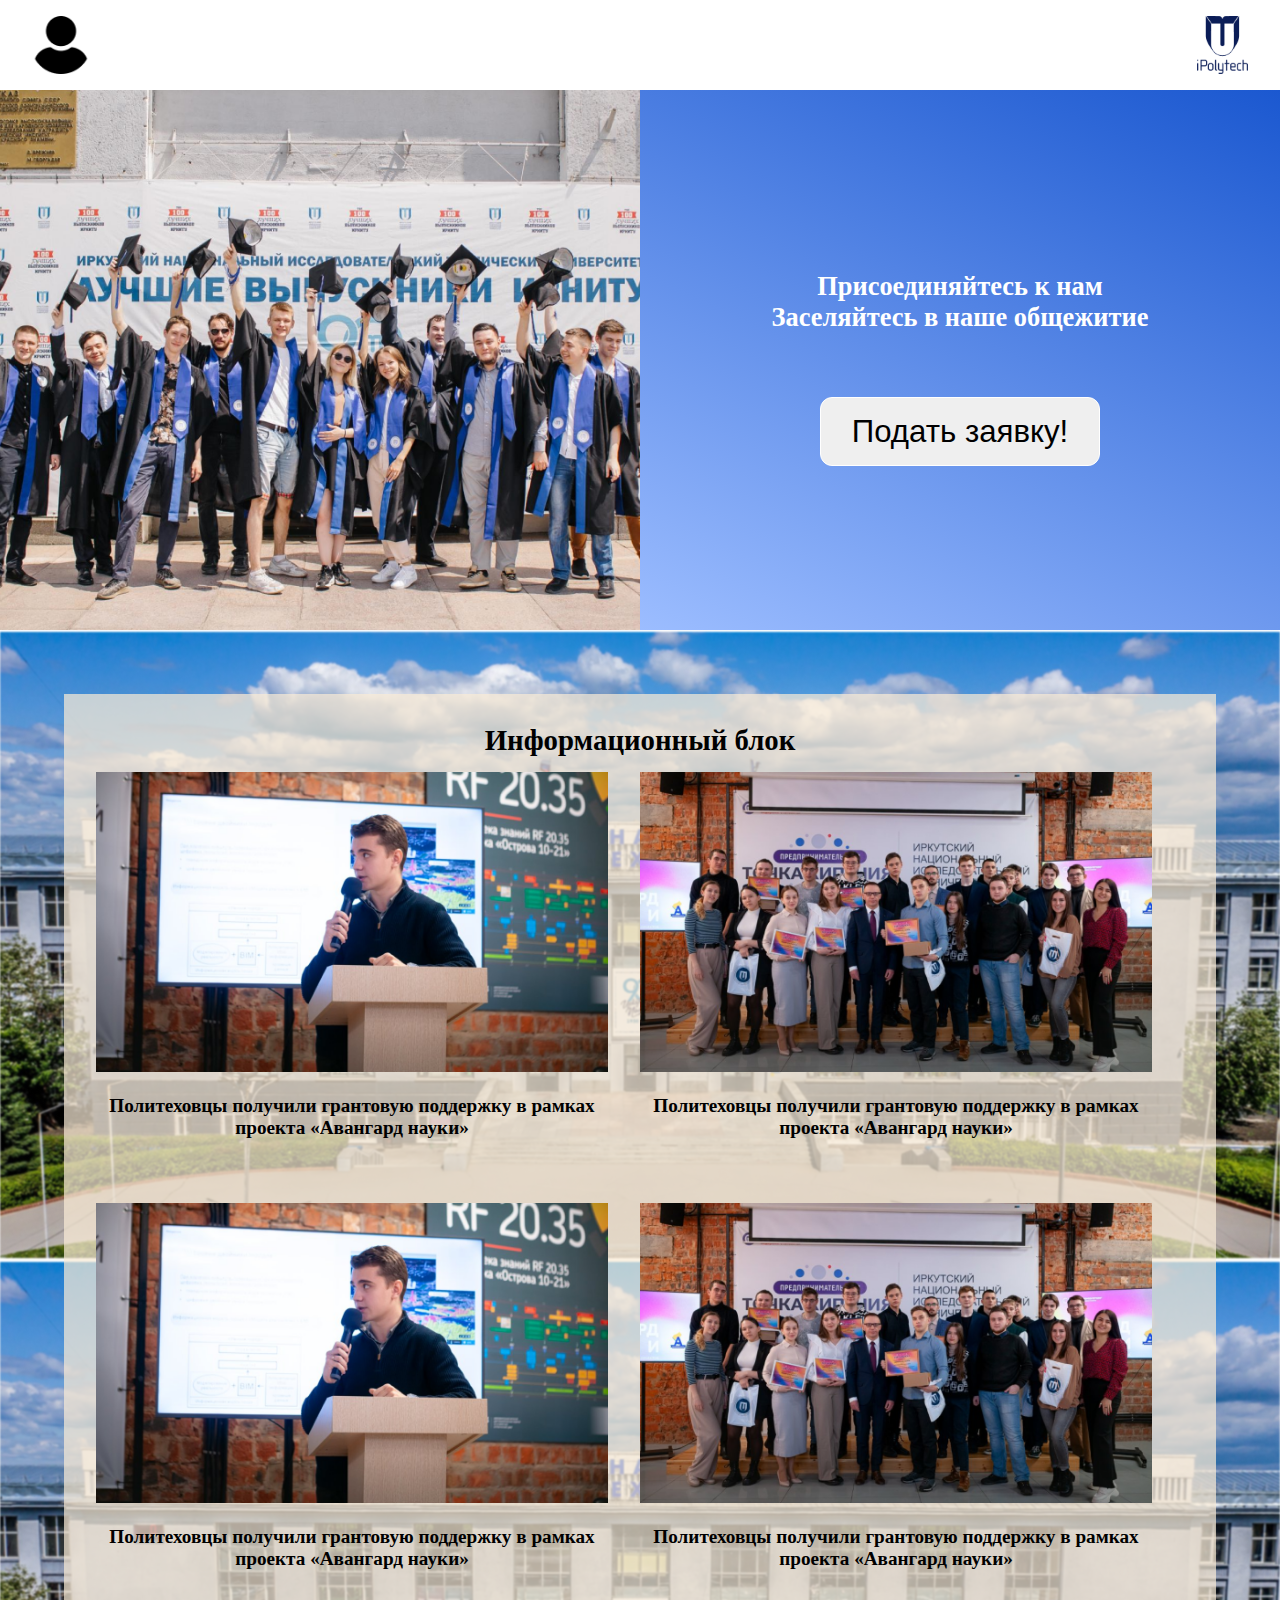
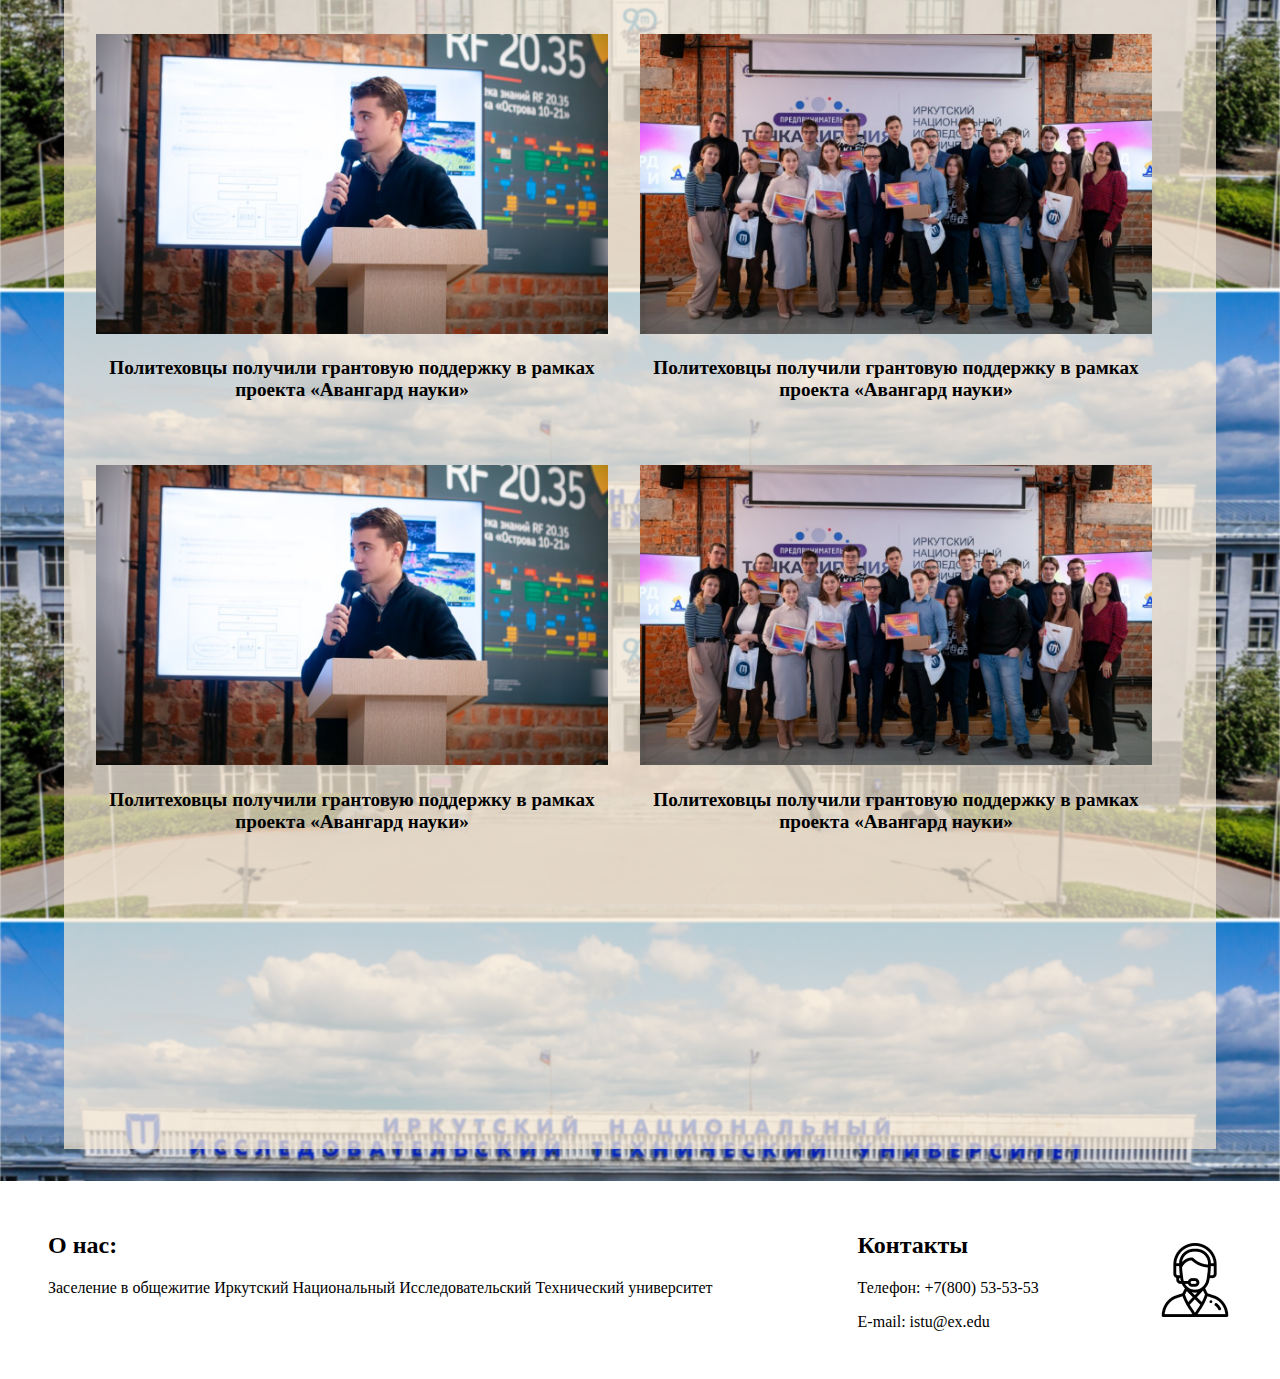
==== dormitory/index.html @ 2bdb277c "Add files via upload" ====
<!DOCTYPE html>
<html lang="en">

<head>
    <meta charset="UTF-8">
    <meta name="viewport" content="width=device-width, initial-scale=1.0">
    <title>Document</title>
    <script src="https://ajax.googleapis.com/ajax/libs/jquery/3.7.1/jquery.min.js"></script>
    <script src="script.js"></script>
</head>

<body>
    <header>
        <div class="profile"><img src="user.png" alt=""></div>
        <div class="istu-logo"><img src="logo1.png" alt=""></div>
    </header>
    <div class="banner">
        <img src="1.png" alt="">
        <div class="banner-content">
            <h1>Присоединяйтесь к нам<br>
                Заселяйтесь в наше общежитие</h1>
            <button class="form-on">Подать заявку!</button>
        </div>
    </div>
    <main>
        <h2>Информационный блок</h2>
        <div class="news-wrapper">
            <div class="news">
                <img src="3.png" alt="">
                <p>Политеховцы получили грантовую поддержку
                    в рамках проекта «Авангард науки»</p>
            </div>
            <div class="news">
                <img src="4.png" alt="">
                <p>Политеховцы получили грантовую поддержку
                    в рамках проекта «Авангард науки»</p>
            </div>
            <div class="news">
                <img src="3.png" alt="">
                <p>Политеховцы получили грантовую поддержку
                    в рамках проекта «Авангард науки»</p>
            </div>
            <div class="news">
                <img src="4.png" alt="">
                <p>Политеховцы получили грантовую поддержку
                    в рамках проекта «Авангард науки»</p>
            </div>
            <div class="news">
                <img src="3.png" alt="">
                <p>Политеховцы получили грантовую поддержку
                    в рамках проекта «Авангард науки»</p>
            </div>
            <div class="news">
                <img src="4.png" alt="">
                <p>Политеховцы получили грантовую поддержку
                    в рамках проекта «Авангард науки»</p>
            </div>
            <div class="news">
                <img src="3.png" alt="">
                <p>Политеховцы получили грантовую поддержку
                    в рамках проекта «Авангард науки»</p>
            </div>
            <div class="news">
                <img src="4.png" alt="">
                <p>Политеховцы получили грантовую поддержку
                    в рамках проекта «Авангард науки»</p>
            </div>
            <div class="news-empty"></div>
        </div>
        <div class="map-wrapper" id="map">

        </div>
    </main>
    <footer>
        <div class="left">
            <h2>О нас:</h2>
            <p>Заселение в общежитие Иркутский Национальный Исследовательский Технический университет</p>
        </div>
        <div class="center-right">
            <h2>Контакты</h2>
            <p>Телефон: +7(800) 53-53-53</p>
            <p>E-mail: istu@ex.edu</p>
        </div>
        <div class="right">
            <img class="chat-on" src="support.png" alt="">
        </div>
    </footer>
    <div class="modal-outer none form">
        <div class="modal-inner">
            <div class="modal-header">
                <div class="form-close">
                    <svg xmlns="http://www.w3.org/2000/svg" fill="currentColor" viewBox="0 0 16 16" style="height: 90%">
                      <path d="M2.146 2.854a.5.5 0 1 1 .708-.708L8 7.293l5.146-5.147a.5.5 0 0 1 .708.708L8.707 8l5.147 5.146a.5.5 0 0 1-.708.708L8 8.707l-5.146 5.147a.5.5 0 0 1-.708-.708L7.293 8z"/>
                    </svg>
                </div>
            </div>
            <div class="modal-content">
                <div class="line"></div>
                <form action="">
                    <h3>Личные данные</h3>
                    <input type="text" placeholder="Номер снилса">
                    <div class="line"></div>
                    <h3>Паспортные данные</h3>
                    <div class="input-row">
                        <input type="text" placeholder="Фамилия">
                        <input type="text" placeholder="Имя">
                        <input type="text" placeholder="Отчество">
                    </div>
                    <input type="text" placeholder="Дата рождения">
                    <input type="text" placeholder="Кем выдан паспорт">
                    <div class="input-row">
                        <input type="text" placeholder="Серия паспорта">
                        <input type="text" placeholder="Номер паспорта">
                    </div>
                    <div class="input-row">
                        <input type="text" placeholder="Дата выдачи">
                        <input type="text" placeholder="Код подразделения">
                    </div>
                </form>
            </div>
        </div>
    </div>
    <div class="modal-outer none chat">
        <div class="modal-inner">
            <div class="modal-header">
                <div class="chat-close">
                    <svg xmlns="http://www.w3.org/2000/svg" fill="currentColor" viewBox="0 0 16 16" style="height: 90%">
                      <path d="M2.146 2.854a.5.5 0 1 1 .708-.708L8 7.293l5.146-5.147a.5.5 0 0 1 .708.708L8.707 8l5.147 5.146a.5.5 0 0 1-.708.708L8 8.707l-5.146 5.147a.5.5 0 0 1-.708-.708L7.293 8z"/>
                    </svg>
                </div>
            </div>
            <div class="modal-content">
            <div class="chat-body">
                <div class="sms">
                    <img src="support.png">
                    Здравствуйте, какой вопрос вас интересует?
                </div>
            </div>
            <div class="chat-input">
                <textarea autocomplete="off" placeholder="Опишите свой вопрос"></textarea>
            </div>
            </div>
        </div>
    </div>
</body>
<style>
    body {
        margin: 0;
        padding: 0;
        --padding-x: 4em;
        --padding-y: 2em;
        background-image: url(2.png);
        background-repeat: repeat-y;
        background-size: 100% auto;
    }

    body.fixed {
        margin: 0;
        height: 100%;
        overflow: hidden;
    }

    *,
    *::before,
    *::after {
        box-sizing: border-box;
    }

    .none {
        display: none !important;
    }

    header {
        display: flex;
        gap: 1em;
        flex-wrap: nowrap;
        background-color: white;
        padding: calc(var(--padding-y) / 2) calc(var(--padding-x) / 2);
        max-height: 90px;
    }

    header .profile {
        display: flex;
        flex-grow: 1;
        align-items: center;
    }

    header .istu-logo {
        display: flex;
        flex-grow: 1;
        justify-content: flex-end;
        align-items: center;
    }

    header img {
        max-height: 100%;
        object-fit: contain;
    }

    .banner {
        display: flex;
        flex-wrap: wrap;
        height: 60vh;
        width: 100%;
        margin-bottom: calc(var(--padding-y) * 2);
    }

    .banner>* {
        width: 50%;
        height: 100%;
        min-width: 400px;
    }

    .banner img {
        object-fit: cover;
    }

    .banner .banner-content {
        height: 100%;
        color: white;
        font-size: clamp(.8em, 2vw, 1.5em);
        background: linear-gradient(25deg, rgb(156 189 255), rgb(27, 88, 208));
        padding: calc(var(--padding-x) / 2);
        display: flex;
        gap: 1em;
        flex-direction: column;
        justify-content: center;
        align-items: center;
    }

    .banner .banner-content h1 {
        font-size: 1.1em;
        text-align: center;
        margin-bottom: 1.5em;
    }

    .banner .banner-content button {
        font-size: 1.3em;
        padding: .5em 1em;
        border: 1px solid white;
        border-radius: 12px;
    }

    main {
        background-color: rgba(250, 235, 215, 0.715);
        margin: var(--padding-y) var(--padding-x);
        padding: calc(var(--padding-y) / 2) calc(var(--padding-x) / 2);
        color: black;
    }

    main>h2 {
        font-size: clamp(1.2em, 3vw, 1.8em);
        margin: 0.5em 0;
        text-align: center;
    }

    .news-wrapper {
        display: flex;
        flex-wrap: wrap;
        align-items: center;
        gap: 4em 2em;
    }

    .news-wrapper .news {
        flex-grow: 1;
        max-width: calc(50% - 2em);
        min-width: 325px;
    }

    .news-wrapper .news img {
        width: 100%;
        max-height: 300px;
        object-fit: cover;
    }

    .news-wrapper .news p {
        font-size: 1.2em;
        font-weight: bold;
        margin: 0;
        margin-top: 1em;
        text-align: center;
    }

    .map-wrapper {
        width: 100%;
        height: 300px;
    }

    footer {
        display: flex;
        gap: 2.5em;
        background-color: white;
        padding: 2em 3em;
        flex-wrap: wrap;
    }

    footer .left {
        flex-grow: 4;
        max-width: 65%;
    }

    footer .center-right {
        flex-grow: 1;
    }

    footer .right {
        flex-grow: 1;
        display: flex;
        justify-content: right;
        align-items: center;
    }

    footer h3 {
        font-size: 1.2em;
        font-weight: bold;
    }

    .modal-outer {
        position: fixed;
        inset: 0;
        background-color: rgba(0, 0, 0, 0.299);
        display: flex;
        justify-content: center;
        align-items: center;
    }

    .modal-inner {
        width: 60%;
        /* height: 80%; */
        background: linear-gradient(25deg, rgb(156 189 255), rgb(27, 88, 208));
        border: 1px solid black;
        border-radius: 50px;
        padding: var(--padding-y) var(--padding-x);
        color: black;
    }
    .chat .modal-inner {
        padding: 0;
    }

    .modal-header {
        height: 50px;
        width: 100%;
        padding: 10px;
    }

    .line {
        width: 100%;
        height: 3px;
        background-color: black;
        border-radius: 5px;
    }

     form {
        padding: 0;
        margin: 0;
    }

    .form .modal-inner h3 {
        font-size: 1.1em;
    }

    .form .modal-inner input {
        background-color: white;
        color: black;
        border: 1px solid black;
        border-radius: 10px;
        font-size: 1em;
        padding: .5em 1em;
        width: 100%;
        margin-bottom: 1.2em;
    }

    .form .modal-inner .input-row {
        display: flex;
        gap: 1.6em;
    }

    .form .modal-inner .input-row>* {
        flex-grow: 1;
        min-width: 90px;
        flex-wrap: wrap;
    }

    .form .modal-inner label {
        color: black;
        margin-left: 1.5em;
    }

    .chat > .modal-inner {
        z-index: 30;
        display: flex;
        flex-direction: column;
        bottom: 35px;
        right: 35px;
        width: 30%;
        height: 50%;
        background-color: var(--bg-color);
        border-radius: var(--border-radius);
        overflow: hidden;
        box-shadow: -4px 4px 8px 3px rgba(34, 60, 80, 0.2);
    }

    .chat-header {
        display: flex;
        align-items: baseline;
        background-color: var(--bg2-color);
        flex-grow: 1;
        justify-content: space-between;
        padding-inline: var(--small-gap);
        padding-top: var(--small-gap);
        color: var(--darker-text-color);
        font-size: 15px;
    }

    .chat-close, .form-close {
        height: 100%;
        max-height: 40px;
        width: auto;
    }

    .chat-body {
        flex-grow: 10;
        padding: var(--small-gap);
    }

    .sms {
        display: flex;
        width: 90%;
        gap: 10px;
        font-size: 14px;
        color: var(--darker-text-color);
        background-color: var(--bg2-color);
        border-radius: var(--border-radius);
        border-radius: 15px;
        padding: 5px;
    }

    .sms img {
        height: 55px;
        width: 55px;
    }

    .chat-input {
        flex-grow: 2;
    }

    .chat-input textarea {
        width: 100%;
        height: 100%;
        padding: 5px;
        color: var(--darker-text-color);
        background: transparent;
        border: 3px solid var(--bg2-color);
        border-radius: var(--border-radius);
        margin: 0;
        resize: none;
    }

    @media (max-width: 874px) {
        .chat-wrapper {
            width: 50%;
            height: 60%;
        }

        .news-wrapper .news {
            width: 100%;
            max-width: 100%;
            min-width: 100%;
        }
    }

    @media (max-width: 800px) {
        .banner > * {
            max-height: 50%;
            width: 100%;
            min-width: unset;
        }
    }

    @media (max-width: 600px) {
        .banner {
            height: 80vw;
        }

        body {
            --padding-x: 2em;
            --padding-y: 1em;
        }

        header {
            max-height: 65px;
        }

        .news-wrapper .news p {
            font-size: 1em;
        }

        .chat-wrapper {
            width: 80%;
            height: 70%;
        }

        .sms {
            font-size: 12px;
        }
    }
</style>

</html>
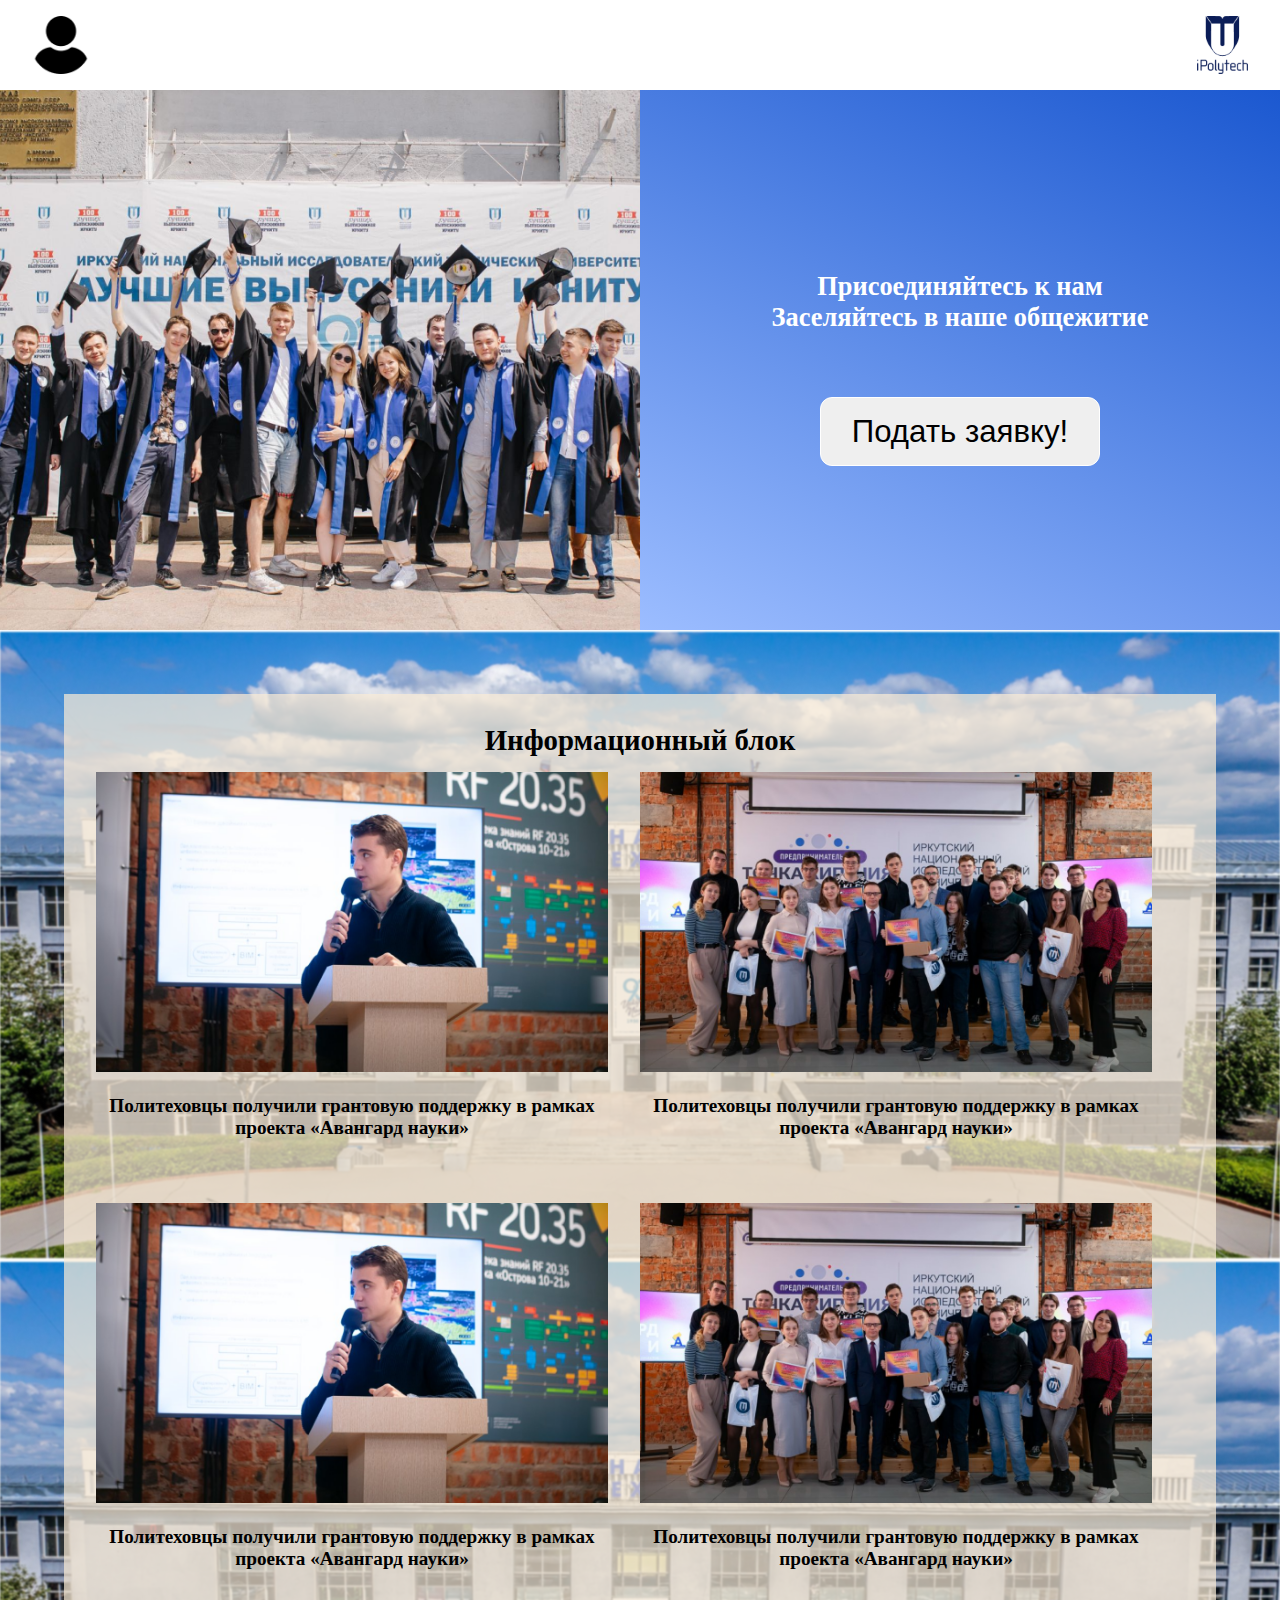
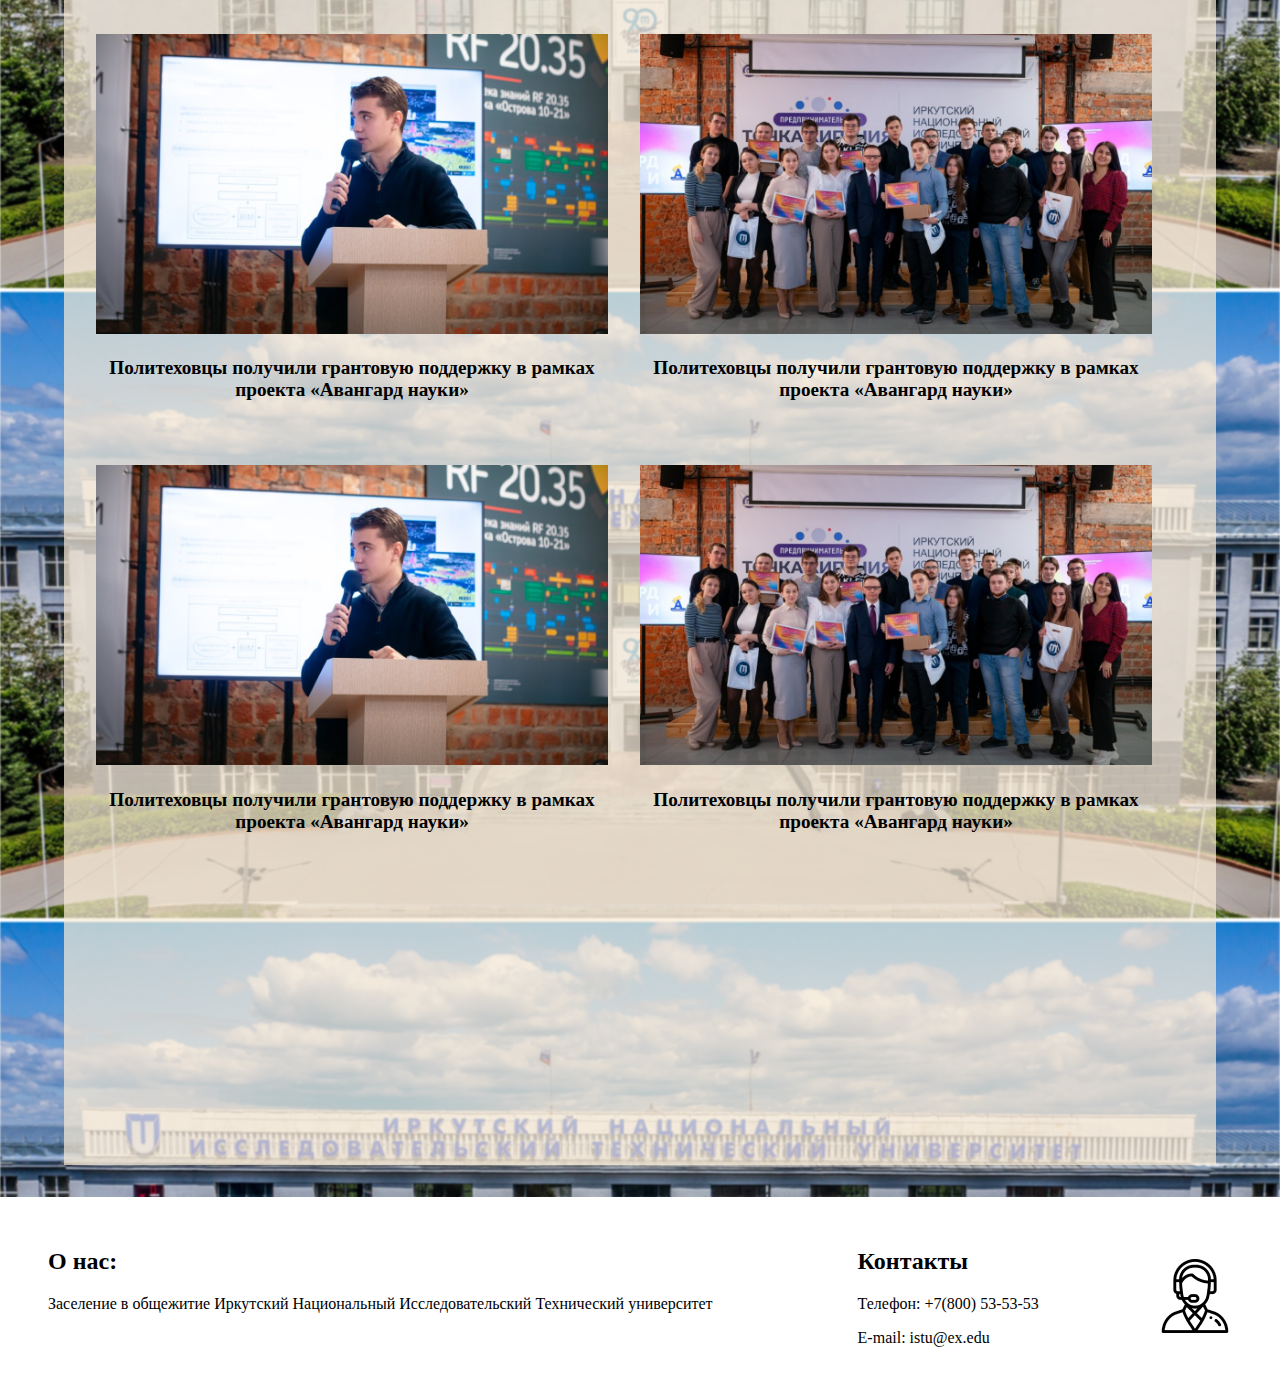
==== commit e91ce358: "Update index.html" ====
--- a/dormitory/index.html
+++ b/dormitory/index.html
@@ -6,7 +6,11 @@
     <meta name="viewport" content="width=device-width, initial-scale=1.0">
     <title>Document</title>
     <script src="https://ajax.googleapis.com/ajax/libs/jquery/3.7.1/jquery.min.js"></script>
+    <script src="https://cdn.jsdelivr.net/npm/bootstrap@5.3.2/dist/js/bootstrap.min.js" integrity="sha384-BBtl+eGJRgqQAUMxJ7pMwbEyER4l1g+O15P+16Ep7Q9Q+zqX6gSbd85u4mG4QzX+" crossorigin="anonymous"></script>
+    <script src="https://api-maps.yandex.ru/v3/?apikey=629b13eb-65da-4bb7-9422-6031163de9ee&lang=ru_RU"></script>
     <script src="script.js"></script>
+    <link rel="stylesheet" href="https://cdn.jsdelivr.net/npm/bootstrap@5.3.2/dist/css/bootstrap.min.css" integrity="sha384-T3c6CoIi6uLrA9TneNEoa7RxnatzjcDSCmG1MXxSR1GAsXEV/Dwwykc2MPK8M2HN" crossorigin="anonymous">
+    <link rel="stylesheet" href="style.css">
 </head>
 
 <body>
@@ -284,6 +288,7 @@
     .map-wrapper {
         width: 100%;
         height: 300px;
+        margin-top: calc(var(--padding-y) / 2);
     }
 
     footer {
@@ -506,4 +511,4 @@
     }
 </style>
 
-</html>+</html>
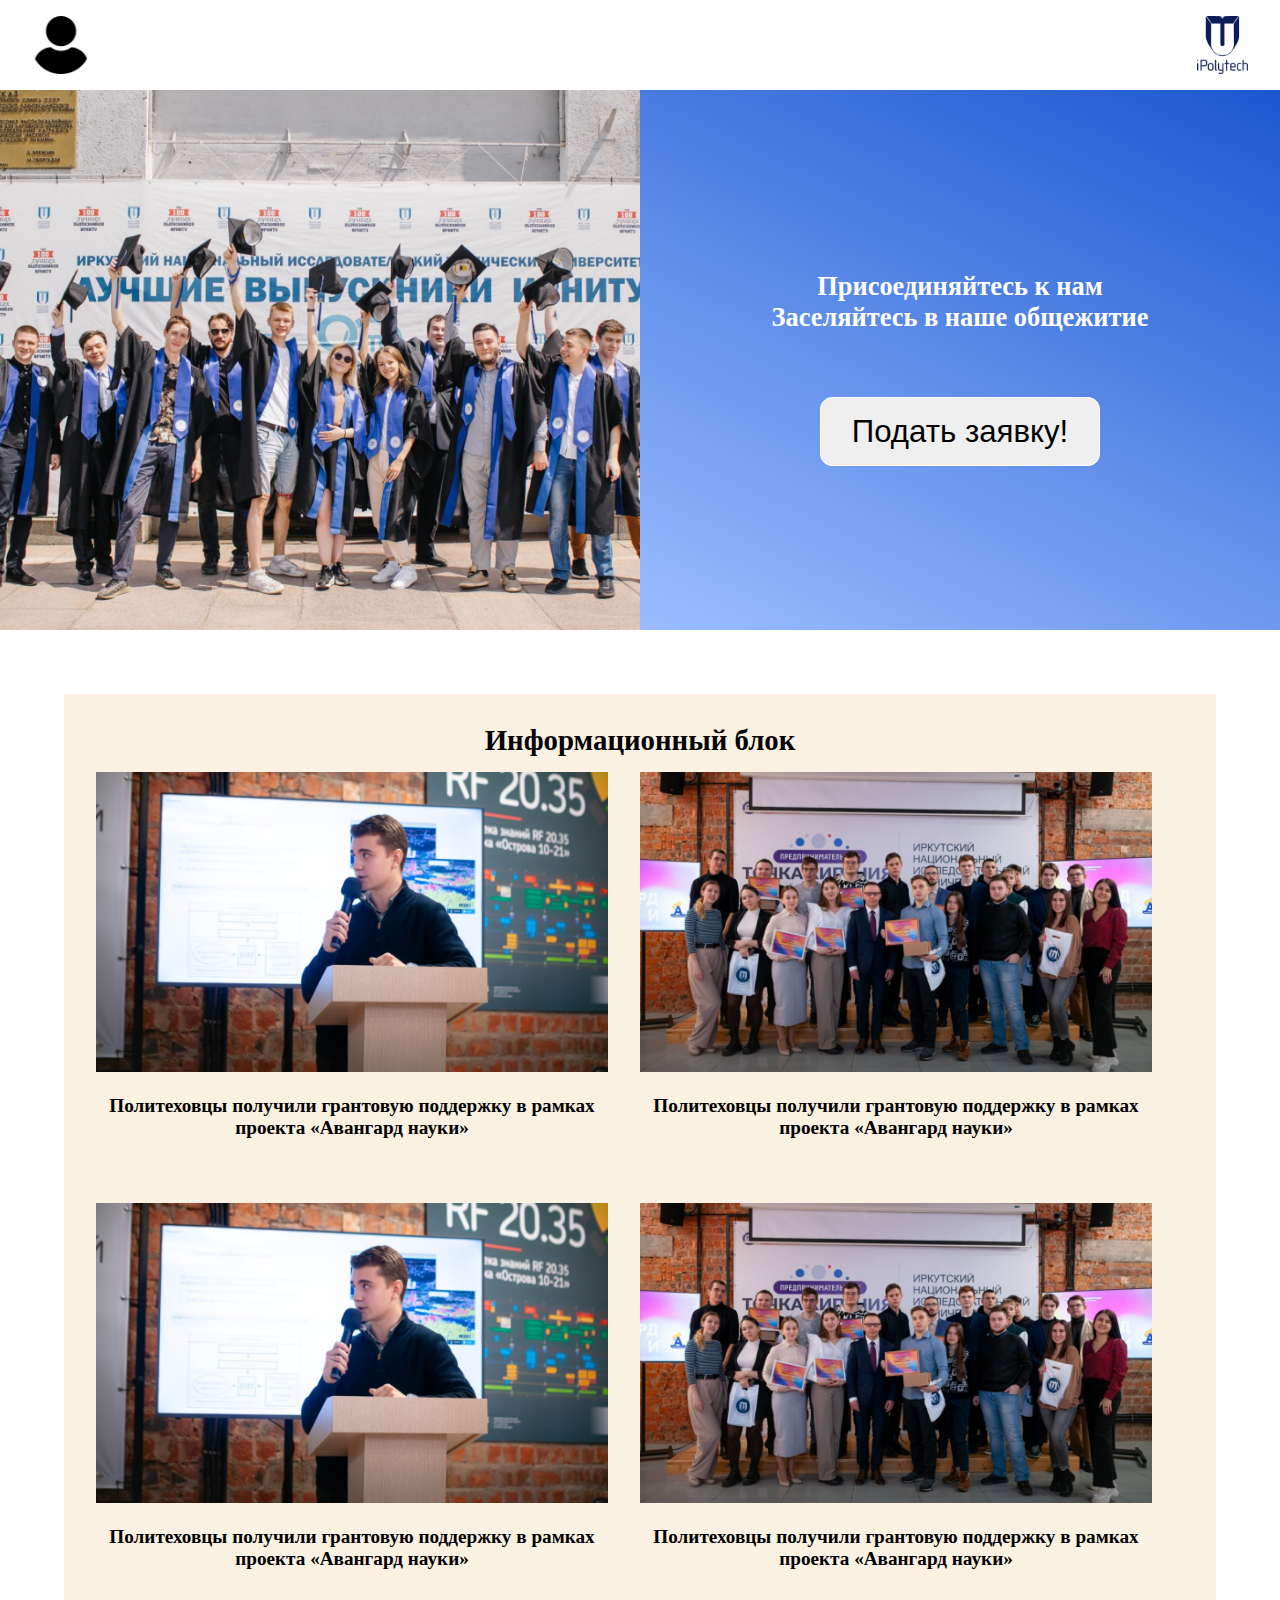
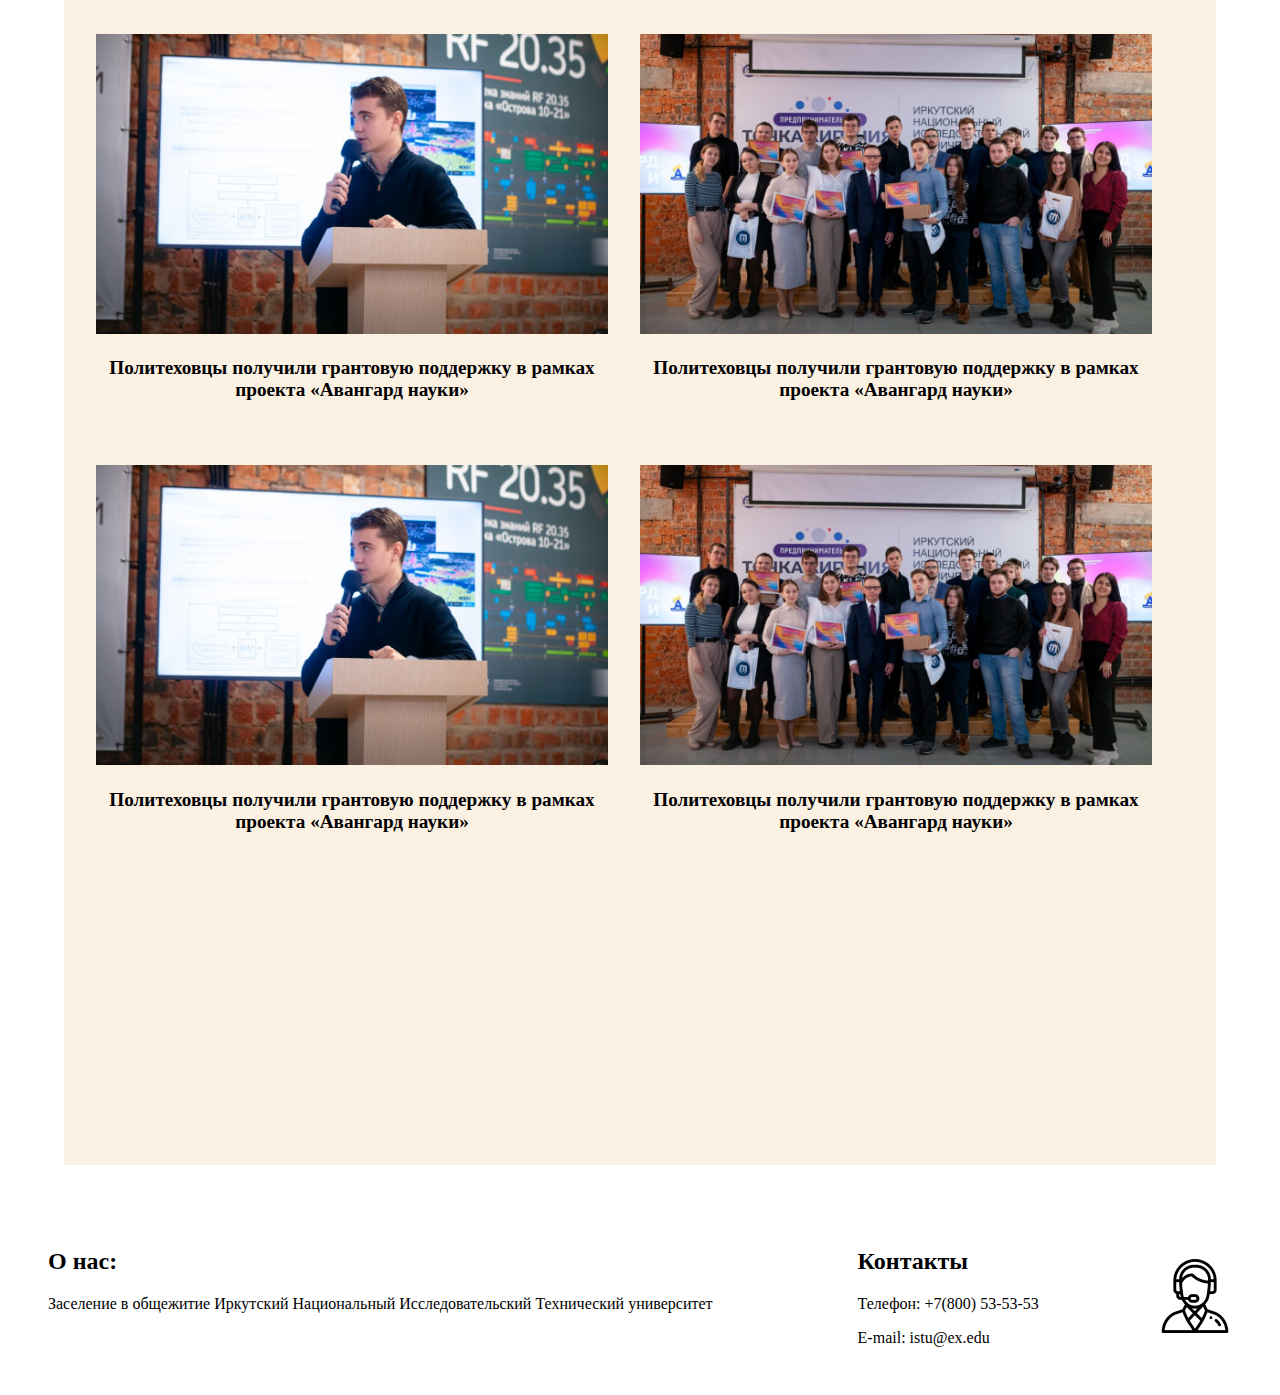
==== commit 91ff1eff: "Update index.html" ====
--- a/dormitory/index.html
+++ b/dormitory/index.html
@@ -154,8 +154,9 @@
         --padding-x: 4em;
         --padding-y: 2em;
         background-image: url(2.png);
-        background-repeat: repeat-y;
+        background-repeat: no-repeat;
         background-size: 100% auto;
+        background-attachment: fixed;
     }
 
     body.fixed {
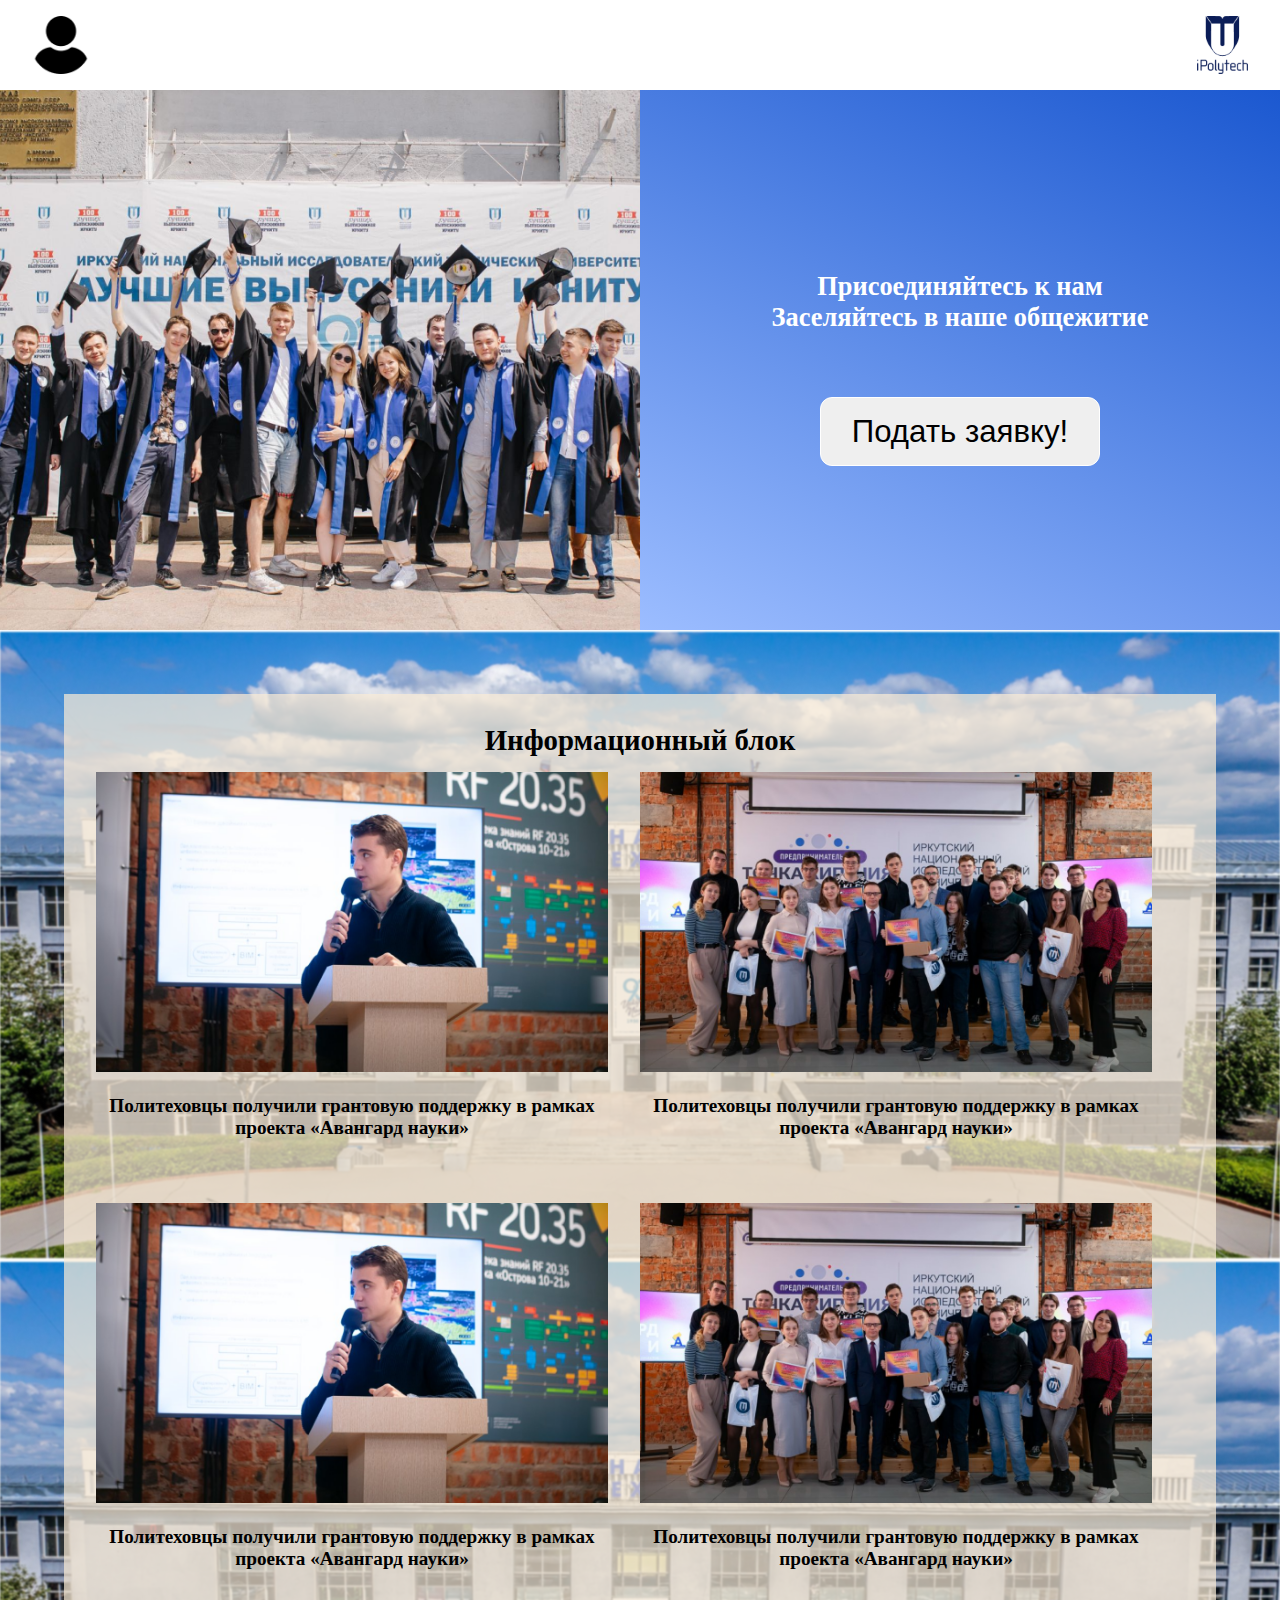
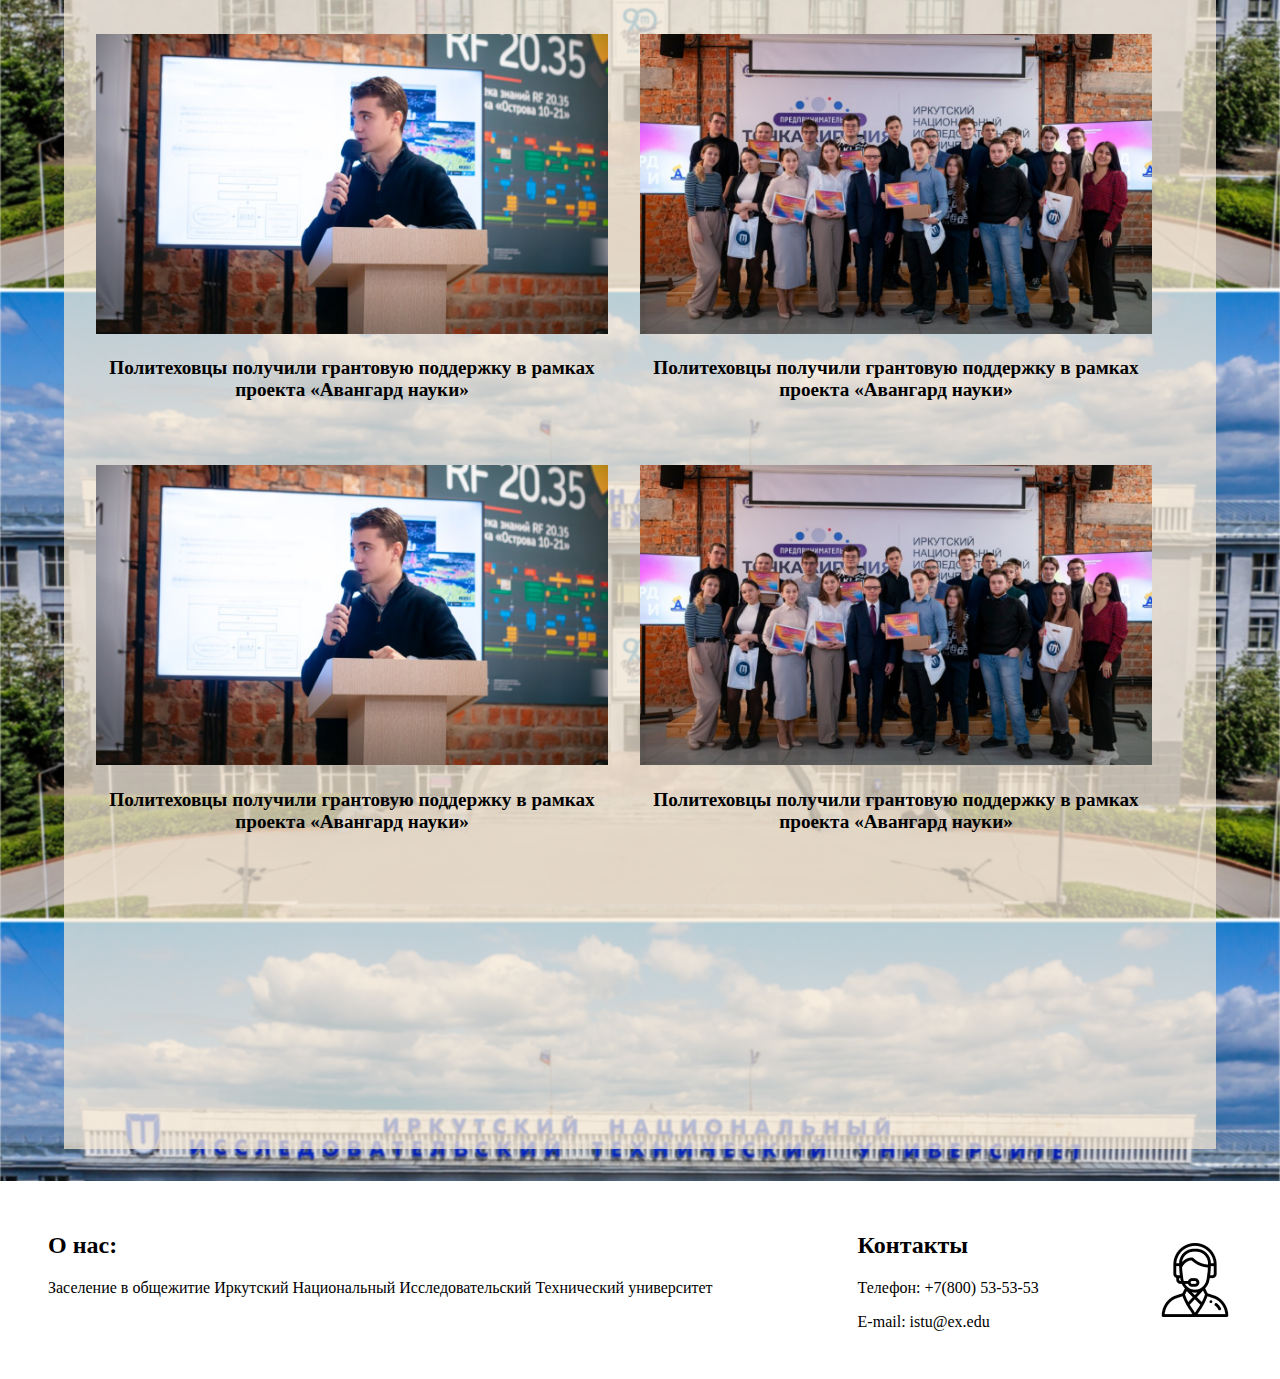
==== commit 7b0e8bbb: "Add files via upload" ====
--- a/dormitory/index.html
+++ b/dormitory/index.html
@@ -6,16 +6,12 @@
     <meta name="viewport" content="width=device-width, initial-scale=1.0">
     <title>Document</title>
     <script src="https://ajax.googleapis.com/ajax/libs/jquery/3.7.1/jquery.min.js"></script>
-    <script src="https://cdn.jsdelivr.net/npm/bootstrap@5.3.2/dist/js/bootstrap.min.js" integrity="sha384-BBtl+eGJRgqQAUMxJ7pMwbEyER4l1g+O15P+16Ep7Q9Q+zqX6gSbd85u4mG4QzX+" crossorigin="anonymous"></script>
-    <script src="https://api-maps.yandex.ru/v3/?apikey=629b13eb-65da-4bb7-9422-6031163de9ee&lang=ru_RU"></script>
     <script src="script.js"></script>
-    <link rel="stylesheet" href="https://cdn.jsdelivr.net/npm/bootstrap@5.3.2/dist/css/bootstrap.min.css" integrity="sha384-T3c6CoIi6uLrA9TneNEoa7RxnatzjcDSCmG1MXxSR1GAsXEV/Dwwykc2MPK8M2HN" crossorigin="anonymous">
-    <link rel="stylesheet" href="style.css">
 </head>
 
 <body>
     <header>
-        <div class="profile"><img src="user.png" alt=""></div>
+        <div class="profile url" data-params="{'url': '\/account.html'}"><img src="user.png" alt=""></div>
         <div class="istu-logo"><img src="logo1.png" alt=""></div>
     </header>
     <div class="banner">
@@ -154,9 +150,8 @@
         --padding-x: 4em;
         --padding-y: 2em;
         background-image: url(2.png);
-        background-repeat: no-repeat;
+        background-repeat: repeat-y;
         background-size: 100% auto;
-        background-attachment: fixed;
     }
 
     body.fixed {
@@ -289,7 +284,6 @@
     .map-wrapper {
         width: 100%;
         height: 300px;
-        margin-top: calc(var(--padding-y) / 2);
     }
 
     footer {
@@ -512,4 +506,4 @@
     }
 </style>
 
-</html>
+</html>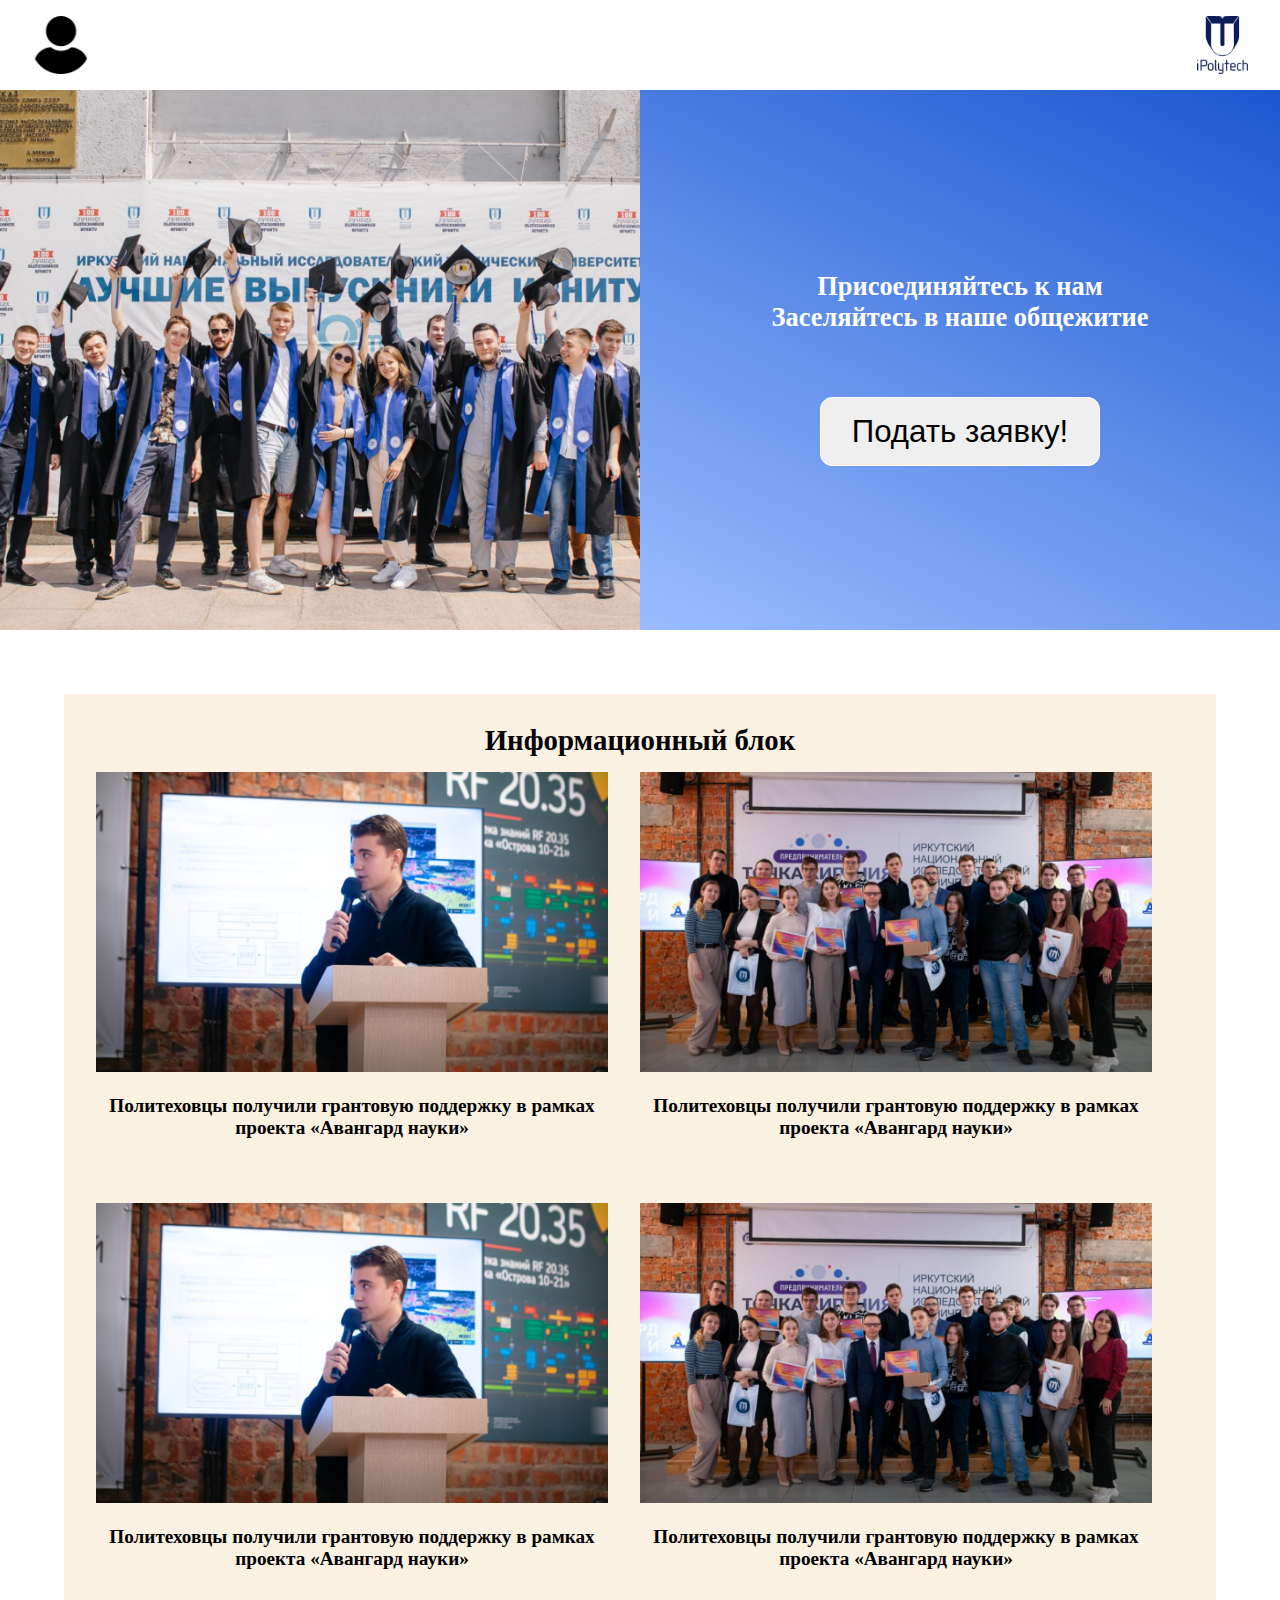
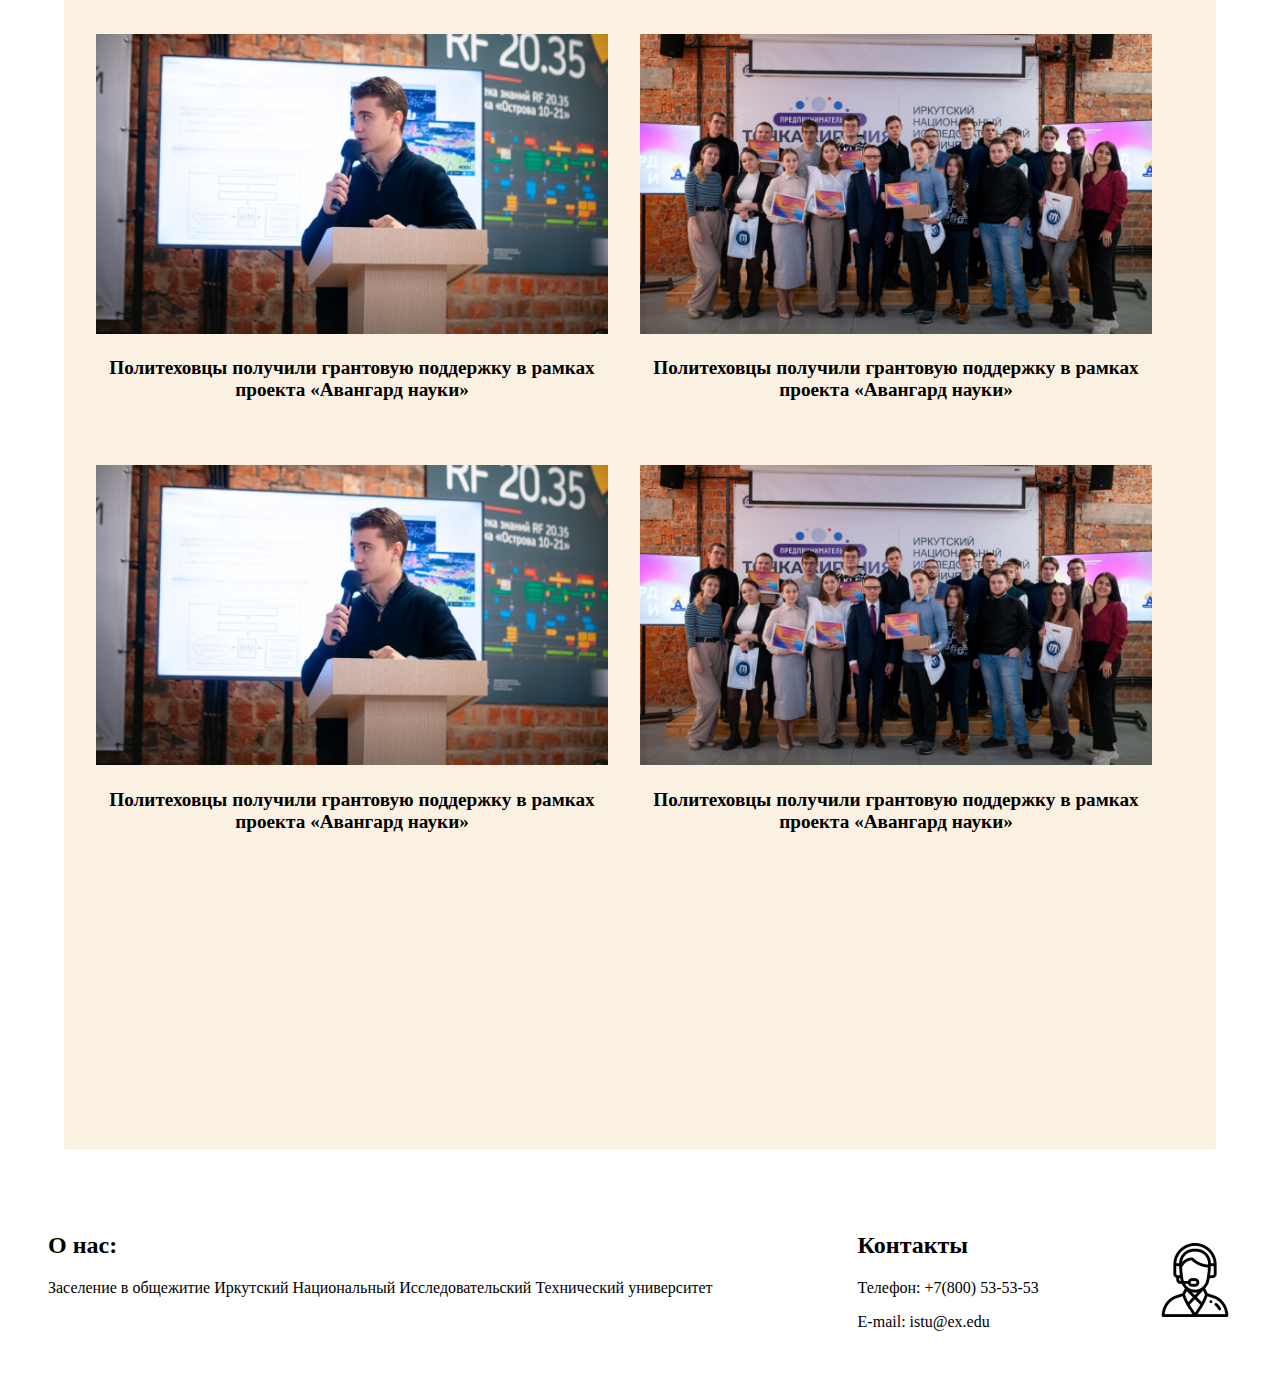
==== commit fba88a66: "Add files via upload" ====
--- a/dormitory/index.html
+++ b/dormitory/index.html
@@ -5,8 +5,12 @@
     <meta charset="UTF-8">
     <meta name="viewport" content="width=device-width, initial-scale=1.0">
     <title>Document</title>
-    <script src="https://ajax.googleapis.com/ajax/libs/jquery/3.7.1/jquery.min.js"></script>
+    <script src="https://code.jquery.com/jquery-3.7.1.js" integrity="sha256-eKhayi8LEQwp4NKxN+CfCh+3qOVUtJn3QNZ0TciWLP4=" crossorigin="anonymous"></script>
+    <script src="https://cdn.jsdelivr.net/npm/bootstrap@5.3.2/dist/js/bootstrap.min.js" integrity="sha384-BBtl+eGJRgqQAUMxJ7pMwbEyER4l1g+O15P+16Ep7Q9Q+zqX6gSbd85u4mG4QzX+" crossorigin="anonymous"></script>
+    <script src="https://api-maps.yandex.ru/v3/?apikey=629b13eb-65da-4bb7-9422-6031163de9ee&lang=ru_RU"></script>
     <script src="script.js"></script>
+    <link rel="stylesheet" href="https://cdn.jsdelivr.net/npm/bootstrap@5.3.2/dist/css/bootstrap.min.css" integrity="sha384-T3c6CoIi6uLrA9TneNEoa7RxnatzjcDSCmG1MXxSR1GAsXEV/Dwwykc2MPK8M2HN" crossorigin="anonymous">
+    <link rel="stylesheet" href="style.css">
 </head>
 
 <body>
@@ -150,7 +154,8 @@
         --padding-x: 4em;
         --padding-y: 2em;
         background-image: url(2.png);
-        background-repeat: repeat-y;
+        background-repeat: no-repeat;
+        background-attachment: fixed;
         background-size: 100% auto;
     }
 
